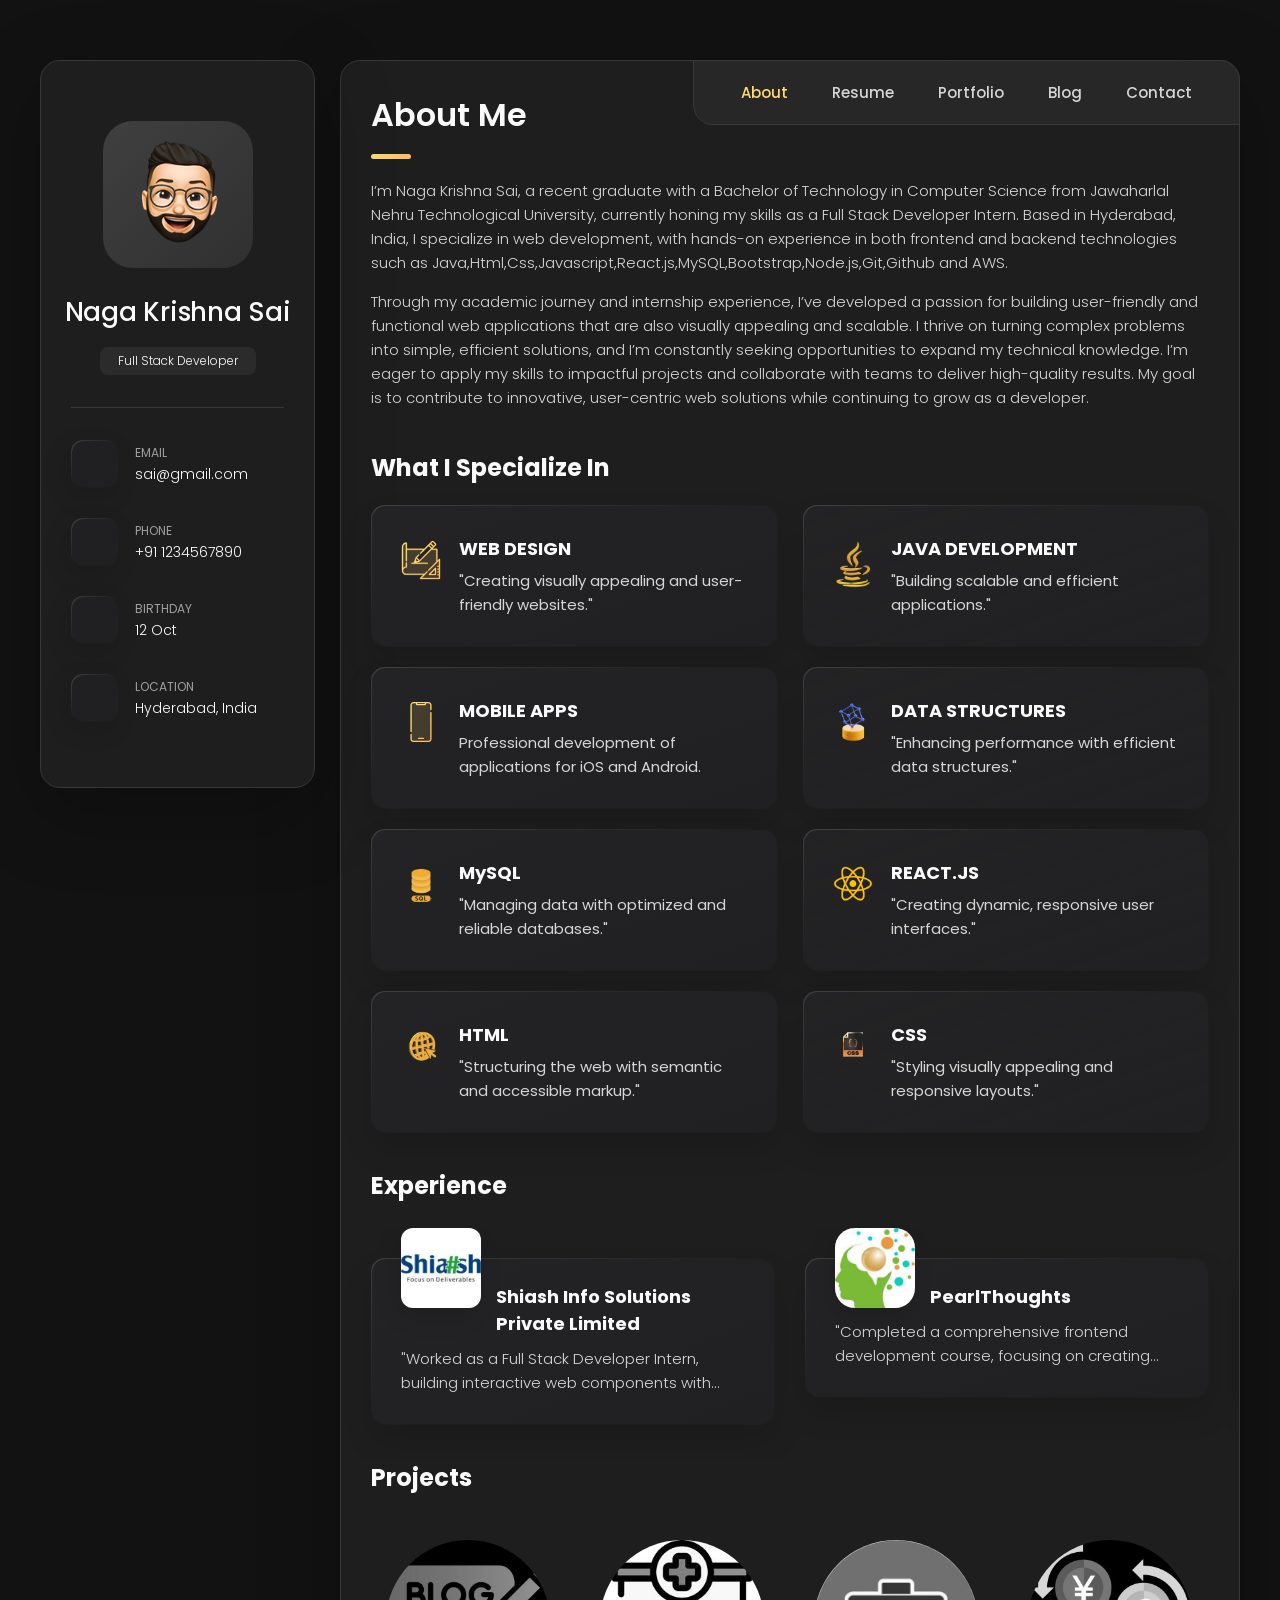
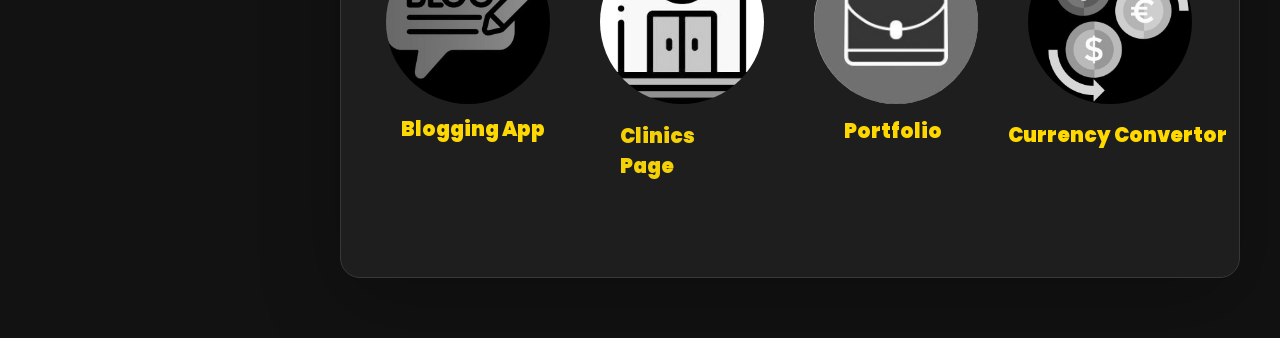
==== index.html @ 722c33ed "Initial commit of my portfolio" ====
<!DOCTYPE html>
<html lang="en">

<head>
  <meta charset="UTF-8">
  <meta http-equiv="X-UA-Compatible" content="IE=edge">
  <meta name="viewport" content="width=device-width, initial-scale=1.0">
  <title>vCard - Personal Portfolio</title>

  <!--
    - favicon
  -->
  <link rel="shortcut icon" href="images/logo.ico" type="image/x-icon">

  <!--
    - custom css link
  -->
  <link rel="stylesheet" href="style.css">

  <!--
    - google font link
  -->
  <link rel="preconnect" href="https://fonts.googleapis.com">
  <link rel="preconnect" href="https://fonts.gstatic.com" crossorigin>
  <link href="https://fonts.googleapis.com/css2?family=Poppins:wght@300;400;500;600&display=swap" rel="stylesheet">
</head>

<body>

  <!--
    - #MAIN
  -->

  <main>

    <!--
      - #SIDEBAR
    -->

    <aside class="sidebar" data-sidebar>

      <div class="sidebar-info">

        <figure class="avatar-box">
          <img src="images/my-avatar.png" alt="Om Kharche" width="80">
        </figure>

        <div class="info-content">
          <h1 class="name" title="Om Kharche">Naga Krishna Sai</h1>

          <p class="title">Full Stack Developer</p>
        </div>

        <button class="info_more-btn" data-sidebar-btn>
          <span>Show Contacts</span>

          <ion-icon name="chevron-down"></ion-icon>
        </button>

      </div>

      <div class="sidebar-info_more">

        <div class="separator"></div>

        <ul class="contacts-list">

          <li class="contact-item">

            <div class="icon-box">
              <ion-icon name="mail-outline"></ion-icon>
            </div>

            <div class="contact-info">
              <p class="contact-title">Email</p>

              <a href="mailto:sai@gmail.com" class="contact-link">sai@gmail.com</a>
            </div>

          </li>

          <li class="contact-item">

            <div class="icon-box">
              <ion-icon name="phone-portrait-outline"></ion-icon>
            </div>

            <div class="contact-info">
              <p class="contact-title">Phone</p>

              <a href="tel:+1234567890" class="contact-link">+91 1234567890</a>
            </div>

          </li>

          <li class="contact-item">

            <div class="icon-box">
              <ion-icon name="calendar-outline"></ion-icon>
            </div>

            <div class="contact-info">
              <p class="contact-title">Birthday</p>

              <time datetime="1982-06-23">12 Oct</time>
            </div>

          </li>

          <li class="contact-item">

            <div class="icon-box">
              <ion-icon name="location-outline"></ion-icon>
            </div>

            <div class="contact-info">
              <p class="contact-title">Location</p>

              <address>Hyderabad, India</address>
            </div>

          </li>

        </ul>

        <div class="separator"></div>

        <ul class="social-list">

          <li class="social-item">
            <a href="#" class="social-link">
              <ion-icon name="logo-facebook"></ion-icon>
            </a>
          </li>

          <li class="social-item">
            <a href="#" class="social-link">
              <ion-icon name="logo-twitter"></ion-icon>
            </a>
          </li>

          <li class="social-item">
            <a href="#" class="social-link">
              <ion-icon name="logo-instagram"></ion-icon>
            </a>
          </li>

        </ul>

      </div>

    </aside>





    <!--
      - #main-content
    -->

    <div class="main-content">

      <!--
        - #NAVBAR
      -->

      <nav class="navbar">

        <ul class="navbar-list">

          <li class="navbar-item">
            <button class="navbar-link  active" data-nav-link>About</button>
          </li>

          <li class="navbar-item">
            <button class="navbar-link" data-nav-link>Resume</button>
          </li>

          <li class="navbar-item">
            <button class="navbar-link" data-nav-link>Portfolio</button>
          </li>

          <li class="navbar-item">
            <button class="navbar-link" data-nav-link>Blog</button>
          </li>

          <li class="navbar-item">
            <button class="navbar-link" data-nav-link>Contact</button>
          </li>

        </ul>

      </nav>





      <!--
        - #ABOUT
      -->

      <article class="about  active" data-page="about">

        <header>
          <h2 class="h2 article-title">About me</h2>
        </header>

        <section class="about-text">
          <p>
            I’m Naga Krishna Sai, a recent graduate with a Bachelor of Technology in Computer Science from Jawaharlal Nehru Technological University, currently honing my skills as a Full Stack Developer Intern. Based in Hyderabad, India, I specialize in web development, with hands-on experience in both frontend and backend technologies such as Java,Html,Css,Javascript,React.js,MySQL,Bootstrap,Node.js,Git,Github and AWS.
          </p>

          <p>
            Through my academic journey and internship experience, I’ve developed a passion for building user-friendly and functional web applications that are also visually appealing and scalable. I thrive on turning complex problems into simple, efficient solutions, and I’m constantly seeking opportunities to expand my technical knowledge.

            I’m eager to apply my skills to impactful projects and collaborate with teams to deliver high-quality results. My goal is to contribute to innovative, user-centric web solutions while continuing to grow as a developer.
          </p>
        </section>


        <!--
          - service
        -->

        <section class="service">

          <h3 class="h3 service-title">What I Specialize In</h3>

          <ul class="service-list">

            <li class="service-item">

              <div class="service-icon-box">
                <img src="./images/icon-design.svg
                " alt="design icon" width="40">
              </div>

              <div class="service-content-box">
                <h4 class="h4 service-item-title">WEB DESIGN</h4>

                <p class="service-item-text">
                  "Creating visually appealing and user-friendly websites."
                </p>
              </div>

            </li>

            <li class="service-item">

              <div class="service-icon-box">
                <img src="./images/java1.png" alt="Web development icon" width="40">
              </div>

              <div class="service-content-box">
                <h4 class="h4 service-item-title">JAVA DEVELOPMENT</h4>

                <p class="service-item-text">
                  "Building scalable and efficient applications."
                </p>
              </div>

            </li>

            <li class="service-item">

              <div class="service-icon-box">
                <img src="./images/icon-app.svg" alt="mobile app icon" width="40">
              </div>

              <div class="service-content-box">
                <h4 class="h4 service-item-title">MOBILE APPS</h4>

                <p class="service-item-text">
                  Professional development of applications for iOS and Android.
                </p>
              </div>

            </li>

            <li class="service-item">

              <div class="service-icon-box">
                <img src="./images/datastructures.png" alt="camera icon" width="40">
              </div>

              <div class="service-content-box">
                <h4 class="h4 service-item-title">DATA STRUCTURES</h4>

                <p class="service-item-text">
                  "Enhancing performance with efficient data structures."
                </p>
              </div>

            </li>


            <li class="service-item">

              <div class="service-icon-box">
                <img src="./images/sql.png" alt="camera icon" width="40">
              </div>

              <div class="service-content-box">
                <h4 class="h4 service-item-title">MySQL</h4>

                <p class="service-item-text">
                  "Managing data with optimized and reliable databases."
                </p>
              </div>

            </li>


            <li class="service-item">

              <div class="service-icon-box">
                <img src="./images/reactjs.png" alt="camera icon" width="40">
              </div>

              <div class="service-content-box">
                <h4 class="h4 service-item-title">REACT.JS</h4>

                <p class="service-item-text">
                  "Creating dynamic, responsive user interfaces."
                </p>
              </div>

            </li>

            
            <li class="service-item">

              <div class="service-icon-box">
                <img src="./images/html.png" alt="camera icon" width="40">
              </div>

              <div class="service-content-box">
                <h4 class="h4 service-item-title">HTML</h4>

                <p class="service-item-text">
                  "Structuring the web with semantic and accessible markup."
                </p>
              </div>

            </li>


            
            <li class="service-item">

              <div class="service-icon-box">
                <img src="./images/css2.png" alt="camera icon" width="40">
              </div>

              <div class="service-content-box">
                <h4 class="h4 service-item-title">CSS</h4>

                <p class="service-item-text">
                  "Styling visually appealing and responsive layouts."
                </p>
              </div>

            </li>

          </ul>

        </section>


        <!--
          - testimonials
        -->

        <section class="testimonials\">

          <h3 class="h3 testimonials-title">Experience</h3>

          <ul class="testimonials-list has-scrollbar">

            <li class="testimonials-item">
              <div class="content-card" data-testimonials-item>

                <figure class="testimonials-avatar-box">
                  <img src="./images/shiash.jpg" alt="Daniel lewis" width="60" style="border-radius: 12px;" data-testimonials-avatar>
                </figure>

                <h4 class="h4 testimonials-item-title" data-testimonials-title>Shiash Info Solutions Private Limited</h4>

                <div class="testimonials-text" data-testimonials-text>
                  <p>
                    "Worked as a Full Stack Developer Intern, building interactive web components with React.js and optimizing responsive design for better device compatibility. Leveraged AWS to enhance backend scalability, improving performance and reducing costs. Collaborated with cross-functional teams to troubleshoot and optimize the application, significantly improving user engagement and reducing bugs."
                  </p>
                </div>

              </div>
            </li>

            <li class="testimonials-item">
              <div class="content-card" data-testimonials-item>

                <figure class="testimonials-avatar-box">
                  <img src="./images/pearlthoughts.jpg" alt="Jessica miller" width="60" style="border-radius: 20px;"data-testimonials-avatar>
                </figure>

                <h4 class="h4 testimonials-item-title" data-testimonials-title>PearlThoughts</h4>

                <div class="testimonials-text" data-testimonials-text>
                  <p>
                    "Completed a comprehensive frontend development course, focusing on creating interactive, responsive web applications. The skills gained led to securing a professional internship opportunity, where I applied my learning to real-world projects."
                  </p>
                </div>

              </div>
            </li>

            <li class="testimonials-item">
              <div class="content-card" data-testimonials-item>

                <figure class="testimonials-avatar-box">
                  <img src="./images/codegnan.jpg" alt="Emily evans" width="60" style="border-radius: 20px;" data-testimonials-avatar>
                </figure>

                <h4 class="h4 testimonials-item-title" data-testimonials-title>Codegnan It Solutions</h4>

                <div class="testimonials-text" data-testimonials-text>
                  <p>
                    Codegnan IT Solutions Pvt Ltd | Organized by Andhra Pradesh State Council of Higher Education
"Successfully completed a 240-hour long-term internship focused on Java Full Stack development. Gained hands-on experience in both frontend and backend technologies, enhancing my skills in web development and application design."
                  </p>
                </div>

              </div>
            </li>

            <li class="testimonials-item">
              <div class="content-card" data-testimonials-item>

                <figure class="testimonials-avatar-box">
                  <img src="./images/azure.jpg" alt="Henry william" width="60" style="border-radius: 20px;" data-testimonials-avatar>
                </figure>

                <h4 class="h4 testimonials-item-title" data-testimonials-title>Azure Skynet Solutions Pvt. Ltd</h4>

                <div class="testimonials-text" data-testimonials-text>
                  <p>
                    "Developed a currency converter tool in Java, processing over 10,000 transactions monthly with high accuracy. Contributed to a remote team, improving application features and reducing task completion time by 15%. Applied OOP principles to enhance code scalability, maintainability, and reusability, reducing system errors by 25%."
                  </p>
                </div>

              </div>
            </li>

          </ul>

        </section>


        <!--
          - testimonials modal
        -->

        <div class="modal-container" data-modal-container>

          <div class="overlay" data-overlay></div>

          <section class="testimonials-modal">

            <button class="modal-close-btn" data-modal-close-btn>
              <ion-icon name="close-outline"></ion-icon>
            </button>

            <div class="modal-img-wrapper">
              <figure class="modal-avatar-box">
                <img src="./images/avatar-1.png" alt="Daniel lewis" width="80" data-modal-img>
              </figure>

              <img src="./images/icon-quote.svg" alt="quote icon">
            </div>

            <div class="modal-content">

              <h4 class="h3 modal-title" data-modal-title>Daniel lewis</h4>

              <time datetime="2021-06-14">14 June, 2021</time>

              <div data-modal-text>
                <p>
                  Richard was hired to create a corporate identity. We were very pleased with the work done. She has a
                  lot of experience
                  and is very concerned about the needs of client. Lorem ipsum dolor sit amet, ullamcous cididt
                  consectetur adipiscing
                  elit, seds do et eiusmod tempor incididunt ut laborels dolore magnarels alia.
                </p>
              </div>

            </div>

          </section>

        </div>


        <!--
          - Projects
        -->

        <section class="clients">

          <h3 class="h3 clients-title">Projects</h3>

          <ul class="clients-list has-scrollbar">

            <li class="clients-item">
              <a href="#">
                <img src="./images/blogging.jpg" style="border-radius: 150px;" alt="client logo">
                <a href="#" style="color:rgb(254, 216, 2); font-size: 20px; font-weight: 900; margin: 10px 0px -3px 15px">Blogging App</a>
  
              </a>
            </li>

            <li class="clients-item">
              <a href="#">
                <img src="./images/clinics.jpg" style="border-radius: 150px;" alt="client logo">
                <a href="#" style="color:rgb(244, 208, 6); font-size: 20px; font-weight: 900; margin:17px 19px -4px 20px;">Clinics Page</a>
              </a>
            </li>

            <li class="clients-item">
              <a href="#">
                <img src="./images/portfolio.jpg" style="border-radius: 150px;" alt="client logo">
                <a href="" style="color:gold; font-size: 20px; font-weight: 900; margin: 12px 0px -9px 30px;">Portfolio</a>
              </a>
            </li>

            <li class="clients-item">
              <a href="#">
                <img src="./images/currency.jpg" style="border-radius: 150px;" alt="client logo">
                <a href="" style="color:rgb(255, 217, 0); font-size: 20px; font-weight:900; margin: 16px -51px 12px -20px;">Currency Convertor</a>
              </a>
            </li>

            <li class="clients-item">
              <a href="#">
                <img src="./images/weather.jpg" style="border-radius: 150px;" alt="client logo">
                <a href="" style="color:gold; font-size: 20px; font-weight:900;margin: 19px -52px 4px -1px;">Weather Application</a>
              </a>
            </li>


          </ul>

        </section>

      </article>





      <!--
        - #RESUME
      -->

      <article class="resume" data-page="resume">

        <header>
          <h2 class="h2 article-title">Resume</h2>
        </header>

        <section class="timeline">

          <div class="title-wrapper">
            <div class="icon-box">
              <ion-icon name="book-outline"></ion-icon>
            </div>

            <h3 class="h3">Education</h3>
          </div>

          <ol class="timeline-list">

            <li class="timeline-item">

              <h4 class="h4 timeline-item-title">University Of Engineering Pune </h4>

              <span>2021 — 2024</span>

              <p class="timeline-text">
                Nemo enims ipsam voluptatem, blanditiis praesentium voluptum delenit atque corrupti, quos dolores et
                quas molestias
                exceptur.
              </p>

            </li>

            <li class="timeline-item">

              <h4 class="h4 timeline-item-title">New york academy of Texas</h4>

              <span>2018 — 2024</span>

              <p class="timeline-text">
                Ratione voluptatem sequi nesciunt, facere quisquams facere menda ossimus, omnis voluptas assumenda est
                omnis..
              </p>

            </li>

            <li class="timeline-item">

              <h4 class="h4 timeline-item-title">High school of art and design</h4>

              <span>2017 — 2018</span>

              <p class="timeline-text">
                Duis aute irure dolor in reprehenderit in voluptate, quila voluptas mag odit aut fugit, sed consequuntur
                magni dolores
                eos.
              </p>

            </li>

          </ol>

        </section>

        <section class="timeline">

          <div class="title-wrapper">
            <div class="icon-box">
              <ion-icon name="book-outline"></ion-icon>
            </div>

            <h3 class="h3">Experience</h3>
          </div>

          <ol class="timeline-list">

            <li class="timeline-item">

              <h4 class="h4 timeline-item-title">Creative director</h4>

              <span>2015 — Present</span>

              <p class="timeline-text">
                Nemo enim ipsam voluptatem blanditiis praesentium voluptum delenit atque corrupti, quos dolores et qvuas
                molestias
                exceptur.
              </p>

            </li>

            <li class="timeline-item">

              <h4 class="h4 timeline-item-title">Art director</h4>

              <span>2013 — 2015</span>

              <p class="timeline-text">
                Nemo enims ipsam voluptatem, blanditiis praesentium voluptum delenit atque corrupti, quos dolores et
                quas molestias
                exceptur.
              </p>

            </li>

            <li class="timeline-item">

              <h4 class="h4 timeline-item-title">Web designer</h4>

              <span>2010 — 2013</span>

              <p class="timeline-text">
                Nemo enims ipsam voluptatem, blanditiis praesentium voluptum delenit atque corrupti, quos dolores et
                quas molestias
                exceptur.
              </p>

            </li>

          </ol>

        </section>

        <section class="skill">

          <h3 class="h3 skills-title">My skills</h3>

          <ul class="skills-list content-card">

            <li class="skills-item">

              <div class="title-wrapper">
                <h5 class="h5">Web design</h5>
                <data value="80">80%</data>
              </div>

              <div class="skill-progress-bg">
                <div class="skill-progress-fill" style="width: 80%;"></div>
              </div>

            </li>

            <li class="skills-item">

              <div class="title-wrapper">
                <h5 class="h5">Graphic design</h5>
                <data value="70">70%</data>
              </div>

              <div class="skill-progress-bg">
                <div class="skill-progress-fill" style="width: 70%;"></div>
              </div>

            </li>

            <li class="skills-item">

              <div class="title-wrapper">
                <h5 class="h5">Branding</h5>
                <data value="90">90%</data>
              </div>

              <div class="skill-progress-bg">
                <div class="skill-progress-fill" style="width: 90%;"></div>
              </div>

            </li>

            <li class="skills-item">

              <div class="title-wrapper">
                <h5 class="h5">WordPress</h5>
                <data value="50">50%</data>
              </div>

              <div class="skill-progress-bg">
                <div class="skill-progress-fill" style="width: 50%;"></div>
              </div>

            </li>

          </ul>

        </section>

      </article>





      <!--
        - #PORTFOLIO
      -->

      <article class="portfolio" data-page="portfolio">

        <header>
          <h2 class="h2 article-title">Portfolio</h2>
        </header>

        <section class="projects">

          <ul class="filter-list">

            <li class="filter-item">
              <button class="active" data-filter-btn>All</button>
            </li>

            <li class="filter-item">
              <button data-filter-btn>Web design</button>
            </li>

            <li class="filter-item">
              <button data-filter-btn>Applications</button>
            </li>

            <li class="filter-item">
              <button data-filter-btn>Web development</button>
            </li>

          </ul>

          <div class="filter-select-box">

            <button class="filter-select" data-select>

              <div class="select-value" data-selecct-value>Select category</div>

              <div class="select-icon">
                <ion-icon name="chevron-down"></ion-icon>
              </div>

            </button>

            <ul class="select-list">

              <li class="select-item">
                <button data-select-item>All</button>
              </li>

              <li class="select-item">
                <button data-select-item>Web design</button>
              </li>

              <li class="select-item">
                <button data-select-item>Applications</button>
              </li>

              <li class="select-item">
                <button data-select-item>Web development</button>
              </li>

            </ul>

          </div>

          <ul class="project-list">

            <li class="project-item  active" data-filter-item data-category="web development">
              <a href="#">

                <figure class="project-img">
                  <div class="project-item-icon-box">
                    <ion-icon name="eye-outline"></ion-icon>
                  </div>

                  <img src="./images/project-1.jpg" alt="finance" loading="lazy">
                </figure>

                <h3 class="project-title">Finance</h3>

                <p class="project-category">Web development</p>

              </a>
            </li>

            <li class="project-item  active" data-filter-item data-category="web development">
              <a href="#">

                <figure class="project-img">
                  <div class="project-item-icon-box">
                    <ion-icon name="eye-outline"></ion-icon>
                  </div>

                  <img src="./images/project-2.png" alt="orizon" loading="lazy">
                </figure>

                <h3 class="project-title">Orizon</h3>

                <p class="project-category">Web development</p>

              </a>
            </li>

            <li class="project-item  active" data-filter-item data-category="web design">
              <a href="#">

                <figure class="project-img">
                  <div class="project-item-icon-box">
                    <ion-icon name="eye-outline"></ion-icon>
                  </div>

                  <img src="./images/project-3.jpg" alt="fundo" loading="lazy">
                </figure>

                <h3 class="project-title">Fundo</h3>

                <p class="project-category">Web design</p>

              </a>
            </li>

            <li class="project-item  active" data-filter-item data-category="applications">
              <a href="#">

                <figure class="project-img">
                  <div class="project-item-icon-box">
                    <ion-icon name="eye-outline"></ion-icon>
                  </div>

                  <img src="./images/project-4.png" alt="brawlhalla" loading="lazy">
                </figure>

                <h3 class="project-title">Brawlhalla</h3>

                <p class="project-category">Applications</p>

              </a>
            </li>

            <li class="project-item  active" data-filter-item data-category="web design">
              <a href="#">

                <figure class="project-img">
                  <div class="project-item-icon-box">
                    <ion-icon name="eye-outline"></ion-icon>
                  </div>

                  <img src="./images/project-5.png" alt="dsm." loading="lazy">
                </figure>

                <h3 class="project-title">DSM.</h3>

                <p class="project-category">Web design</p>

              </a>
            </li>

            <li class="project-item  active" data-filter-item data-category="web design">
              <a href="#">

                <figure class="project-img">
                  <div class="project-item-icon-box">
                    <ion-icon name="eye-outline"></ion-icon>
                  </div>

                  <img src="./images/project-6.png" alt="metaspark" loading="lazy">
                </figure>

                <h3 class="project-title">MetaSpark</h3>

                <p class="project-category">Web design</p>

              </a>
            </li>

            <li class="project-item  active" data-filter-item data-category="web development">
              <a href="#">

                <figure class="project-img">
                  <div class="project-item-icon-box">
                    <ion-icon name="eye-outline"></ion-icon>
                  </div>

                  <img src="./images/project-7.png" alt="summary" loading="lazy">
                </figure>

                <h3 class="project-title">Summary</h3>

                <p class="project-category">Web development</p>

              </a>
            </li>

            <li class="project-item  active" data-filter-item data-category="applications">
              <a href="#">

                <figure class="project-img">
                  <div class="project-item-icon-box">
                    <ion-icon name="eye-outline"></ion-icon>
                  </div>

                  <img src="./images/project-8.jpg" alt="task manager" loading="lazy">
                </figure>

                <h3 class="project-title">Task Manager</h3>

                <p class="project-category">Applications</p>

              </a>
            </li>

            <li class="project-item  active" data-filter-item data-category="web development">
              <a href="#">

                <figure class="project-img">
                  <div class="project-item-icon-box">
                    <ion-icon name="eye-outline"></ion-icon>
                  </div>

                  <img src="./images/project-9.png" alt="arrival" loading="lazy">
                </figure>

                <h3 class="project-title">Arrival</h3>

                <p class="project-category">Web development</p>

              </a>
            </li>

          </ul>

        </section>

      </article>





      <!--
        - #BLOG
      -->

      <article class="blog" data-page="blog">

        <header>
          <h2 class="h2 article-title">Blog</h2>
        </header>

        <section class="blog-posts">

          <ul class="blog-posts-list">

            <li class="blog-post-item">
              <a href="#">

                <figure class="blog-banner-box">
                  <img src="./images/blog-1.jpg" alt="Design conferences in 2022" loading="lazy">
                </figure>

                <div class="blog-content">

                  <div class="blog-meta">
                    <p class="blog-category">Design</p>

                    <span class="dot"></span>

                    <time datetime="2022-02-23">Fab 23, 2022</time>
                  </div>

                  <h3 class="h3 blog-item-title">Design conferences in 2022</h3>

                  <p class="blog-text">
                    Veritatis et quasi architecto beatae vitae dicta sunt, explicabo.
                  </p>

                </div>

              </a>
            </li>

            <li class="blog-post-item">
              <a href="#">

                <figure class="blog-banner-box">
                  <img src="./images/blog-2.jpg" alt="Best fonts every designer" loading="lazy">
                </figure>

                <div class="blog-content">

                  <div class="blog-meta">
                    <p class="blog-category">Design</p>

                    <span class="dot"></span>

                    <time datetime="2022-02-23">Fab 23, 2022</time>
                  </div>

                  <h3 class="h3 blog-item-title">Best fonts every designer</h3>

                  <p class="blog-text">
                    Sed ut perspiciatis, nam libero tempore, cum soluta nobis est eligendi.
                  </p>

                </div>

              </a>
            </li>

            <li class="blog-post-item">
              <a href="#">

                <figure class="blog-banner-box">
                  <img src="./images/blog-3.jpg" alt="Design digest #80" loading="lazy">
                </figure>

                <div class="blog-content">

                  <div class="blog-meta">
                    <p class="blog-category">Design</p>

                    <span class="dot"></span>

                    <time datetime="2022-02-23">Fab 23, 2022</time>
                  </div>

                  <h3 class="h3 blog-item-title">Design digest #80</h3>

                  <p class="blog-text">
                    Excepteur sint occaecat cupidatat no proident, quis nostrum exercitationem ullam corporis suscipit.
                  </p>

                </div>

              </a>
            </li>

            <li class="blog-post-item">
              <a href="#">

                <figure class="blog-banner-box">
                  <img src="./images/blog-4.jpg" alt="UI interactions of the week" loading="lazy">
                </figure>

                <div class="blog-content">

                  <div class="blog-meta">
                    <p class="blog-category">Design</p>

                    <span class="dot"></span>

                    <time datetime="2022-02-23">Fab 23, 2022</time>
                  </div>

                  <h3 class="h3 blog-item-title">UI interactions of the week</h3>

                  <p class="blog-text">
                    Enim ad minim veniam, consectetur adipiscing elit, quis nostrud exercitation ullamco laboris nisi.
                  </p>

                </div>

              </a>
            </li>

            <li class="blog-post-item">
              <a href="#">

                <figure class="blog-banner-box">
                  <img src="./images/blog-5.jpg" alt="The forgotten art of spacing" loading="lazy">
                </figure>

                <div class="blog-content">

                  <div class="blog-meta">
                    <p class="blog-category">Design</p>

                    <span class="dot"></span>

                    <time datetime="2022-02-23">Fab 23, 2022</time>
                  </div>

                  <h3 class="h3 blog-item-title">The forgotten art of spacing</h3>

                  <p class="blog-text">
                    Maxime placeat, sed do eiusmod tempor incididunt ut labore et dolore magna aliqua.
                  </p>

                </div>

              </a>
            </li>

            <li class="blog-post-item">
              <a href="#">

                <figure class="blog-banner-box">
                  <img src="./images/blog-6.jpg" alt="Design digest #79" loading="lazy">
                </figure>

                <div class="blog-content">

                  <div class="blog-meta">
                    <p class="blog-category">Design</p>

                    <span class="dot"></span>

                    <time datetime="2022-02-23">Fab 23, 2022</time>
                  </div>

                  <h3 class="h3 blog-item-title">Design digest #79</h3>

                  <p class="blog-text">
                    Optio cumque nihil impedit uo minus quod maxime placeat, velit esse cillum.
                  </p>

                </div>

              </a>
            </li>

          </ul>

        </section>

      </article>





      <!--
        - #CONTACT
      -->

      <article class="contact" data-page="contact">

        <header>
          <h2 class="h2 article-title">Contact</h2>
        </header>

        <section class="mapbox" data-mapbox>
          <figure>
            <iframe
              src="https://www.google.com/maps/embed?pb=!1m18!1m12!1m3!1d199666.5651251294!2d-121.58334177520186!3d38.56165006739519!2m3!1f0!2f0!3f0!3m2!1i1024!2i768!4f13.1!3m3!1m2!1s0x809ac672b28397f9%3A0x921f6aaa74197fdb!2sSacramento%2C%20CA%2C%20USA!5e0!3m2!1sen!2sbd!4v1647608789441!5m2!1sen!2sbd"
              width="400" height="300" loading="lazy"></iframe>
          </figure>
        </section>

        <section class="contact-form">

          <h3 class="h3 form-title">Contact Form</h3>

          <form action="#" class="form" data-form>

            <div class="input-wrapper">
              <input type="text" name="fullname" class="form-input" placeholder="Full name" required data-form-input>

              <input type="email" name="email" class="form-input" placeholder="Email address" required data-form-input>
            </div>

            <textarea name="message" class="form-input" placeholder="Your Message" required data-form-input></textarea>

            <button class="form-btn" type="submit" disabled data-form-btn>
              <ion-icon name="paper-plane"></ion-icon>
              <span>Send Message</span>
            </button>

          </form>

        </section>

      </article>

    </div>

  </main>






  <!--
    - custom js link
  -->
  <script src="./assets/js/script.js"></script>

  <!--
    - ionicon link
  -->
  <script type="module" src="https://unpkg.com/ionicons@5.5.2/dist/ionicons/ionicons.esm.js"></script>
  <script nomodule src="https://unpkg.com/ionicons@5.5.2/dist/ionicons/ionicons.js"></script>

</body>

</html>
---- style.css ----
/*-----------------------------------*\
  #style.css
\*-----------------------------------*/


/**
 * copyright 2022 @codewithsadee
 */





/*-----------------------------------*\
  #CUSTOM PROPERTY
\*-----------------------------------*/

:root {

  /**
   * colors
   */

  /* gradient */

  --bg-gradient-onyx: linear-gradient(
    to bottom right, 
    hsl(240, 1%, 25%) 3%, 
    hsl(0, 0%, 19%) 97%
  );
  --bg-gradient-jet: linear-gradient(
    to bottom right, 
    hsla(240, 1%, 18%, 0.251) 0%, 
    hsla(240, 2%, 11%, 0) 100%
  ), hsl(240, 2%, 13%);
  --bg-gradient-yellow-1: linear-gradient(
    to bottom right, 
    hsl(45, 100%, 71%) 0%, 
    hsla(36, 100%, 69%, 0) 50%
  );
  --bg-gradient-yellow-2: linear-gradient(
    135deg, 
    hsla(45, 100%, 71%, 0.251) 0%, 
    hsla(35, 100%, 68%, 0) 59.86%
  ), hsl(240, 2%, 13%);
  --border-gradient-onyx: linear-gradient(
    to bottom right, 
    hsl(0, 0%, 25%) 0%, 
    hsla(0, 0%, 25%, 0) 50%
  );
  --text-gradient-yellow: linear-gradient(
    to right, 
    hsl(45, 100%, 72%), 
    hsl(35, 100%, 68%)
  );

  /* solid */

  --jet: hsl(0, 0%, 22%);
  --onyx: hsl(240, 1%, 17%);
  --eerie-black-1: hsl(240, 2%, 13%);
  --eerie-black-2: hsl(240, 2%, 12%);
  --smoky-black: hsl(0, 0%, 7%);
  --white-1: hsl(0, 0%, 100%);
  --white-2: hsl(0, 0%, 98%);
  --orange-yellow-crayola: hsl(45, 100%, 72%);
  --vegas-gold: hsl(45, 54%, 58%);
  --light-gray: hsl(0, 0%, 84%);
  --light-gray-70: hsla(0, 0%, 84%, 0.7);
  --bittersweet-shimmer: hsl(0, 43%, 51%);

  /**
   * typography
   */

  /* font-family */
  --ff-poppins: 'Poppins', sans-serif;

  /* font-size */
  --fs-1: 24px;
  --fs-2: 18px;
  --fs-3: 17px;
  --fs-4: 16px;
  --fs-5: 15px;
  --fs-6: 14px;
  --fs-7: 13px;
  --fs-8: 11px;

  /* font-weight */
  --fw-300: 300;
  --fw-400: 400;
  --fw-500: 500;
  --fw-600: 600;

  /**
   * shadow
   */
  
  --shadow-1: -4px 8px 24px hsla(0, 0%, 0%, 0.25);
  --shadow-2: 0 16px 30px hsla(0, 0%, 0%, 0.25);
  --shadow-3: 0 16px 40px hsla(0, 0%, 0%, 0.25);
  --shadow-4: 0 25px 50px hsla(0, 0%, 0%, 0.15);
  --shadow-5: 0 24px 80px hsla(0, 0%, 0%, 0.25);

  /**
   * transition
   */

  --transition-1: 0.25s ease;
  --transition-2: 0.5s ease-in-out;

}





/*-----------------------------------*\
  #RESET
\*-----------------------------------*/

*, *::before, *::after {
  margin: 0;
  padding: 0;
  box-sizing: border-box;
}

a { text-decoration: none; }

li { list-style: none; }

img, ion-icon, a, button, time, span { display: block; }

button {
  font: inherit;
  background: none;
  border: none;
  text-align: left;
  cursor: pointer;
}

input, textarea {
  display: block;
  width: 100%;
  background: none;
  font: inherit;
}

::selection {
  background: var(--orange-yellow-crayola);
  color: var(--smoky-black);
}

:focus { outline-color: var(--orange-yellow-crayola); }

html { font-family: var(--ff-poppins); }

body { background: var(--smoky-black); }





/*-----------------------------------*\
  #REUSED STYLE
\*-----------------------------------*/

.sidebar,
article {
  background: var(--eerie-black-2);
  border: 1px solid var(--jet);
  border-radius: 20px;
  padding: 15px;
  box-shadow: var(--shadow-1);
  z-index: 1;
}

.separator {
  width: 100%;
  height: 1px;
  background: var(--jet);
  margin: 16px 0;
}

.icon-box {
  position: relative;
  background: var(--border-gradient-onyx);
  width: 30px;
  height: 30px;
  border-radius: 8px;
  display: flex;
  justify-content: center;
  align-items: center;
  font-size: 16px;
  color: var(--orange-yellow-crayola);
  box-shadow: var(--shadow-1);
  z-index: 1;
}

.icon-box::before {
  content: "";
  position: absolute;
  inset: 1px;
  background: var(--eerie-black-1);
  border-radius: inherit;
  z-index: -1;
}

.icon-box ion-icon { --ionicon-stroke-width: 35px; }

article { display: none; }

article.active {
  display: block;
  animation: fade 0.5s ease backwards;
}

@keyframes fade {
  0% { opacity: 0; }
  100% { opacity: 1; }
}

.h2,
.h3,
.h4,
.h5 {
  color: var(--white-2);
  text-transform: capitalize;
}

.h2 { font-size: var(--fs-1); }

.h3 { font-size: var(--fs-2); }

.h4 { font-size: var(--fs-4); }

.h5 {
  font-size: var(--fs-7);
  font-weight: var(--fw-500);
}

.article-title {
  position: relative;
  padding-bottom: 7px;
}

.article-title::after {
  content: "";
  position: absolute;
  bottom: 0;
  left: 0;
  width: 30px;
  height: 3px;
  background: var(--text-gradient-yellow);
  border-radius: 3px;
}

.has-scrollbar::-webkit-scrollbar {
  width: 5px; /* for vertical scrollbar */
  height: 5px; /* for horizontal scrollbar */
}

.has-scrollbar::-webkit-scrollbar-track {
  background: var(--onyx);
  border-radius: 5px;
}

.has-scrollbar::-webkit-scrollbar-thumb {
  background: var(--orange-yellow-crayola);
  border-radius: 5px;
}

.has-scrollbar::-webkit-scrollbar-button { width: 20px; }

.content-card {
  position: relative;
  background: var(--border-gradient-onyx);
  padding: 15px;
  padding-top: 45px;
  border-radius: 14px;
  box-shadow: var(--shadow-2);
  cursor: pointer;
  z-index: 1;
}

.content-card::before {
  content: "";
  position: absolute;
  inset: 1px;
  background: var(--bg-gradient-jet);
  border-radius: inherit;
  z-index: -1;
}





/*-----------------------------------*\
  #MAIN
\*-----------------------------------*/

main {
  margin: 15px 12px;
  margin-bottom: 75px;
  min-width: 259px;
}





/*-----------------------------------*\
  #SIDEBAR
\*-----------------------------------*/

.sidebar {
  margin-bottom: 15px;
  max-height: 112px;
  overflow: hidden;
  transition: var(--transition-2);
}

.sidebar.active { max-height: 405px; }

.sidebar-info {
  position: relative;
  display: flex;
  justify-content: flex-start;
  align-items: center;
  gap: 15px;
}

.avatar-box {
  background: var(--bg-gradient-onyx);
  border-radius: 20px;
}

.info-content .name {
  color: var(--white-2);
  font-size: var(--fs-3);
  font-weight: var(--fw-500);
  letter-spacing: -0.25px;
  margin-bottom: 10px;
}

.info-content .title {
  color: var(--white-1);
  background: var(--onyx);
  font-size: var(--fs-8);
  font-weight: var(--fw-300);
  width: max-content;
  padding: 3px 12px;
  border-radius: 8px;
}

.info_more-btn {
  position: absolute;
  top: -15px;
  right: -15px;
  border-radius: 0 15px;
  font-size: 13px;
  color: var(--orange-yellow-crayola);
  background: var(--border-gradient-onyx);
  padding: 10px;
  box-shadow: var(--shadow-2);
  transition: var(--transition-1);
  z-index: 1;
}

.info_more-btn::before {
  content: "";
  position: absolute;
  inset: 1px;
  border-radius: inherit;
  background: var(--bg-gradient-jet);
  transition: var(--transition-1);
  z-index: -1;
}

.info_more-btn:hover,
.info_more-btn:focus { background: var(--bg-gradient-yellow-1); }

.info_more-btn:hover::before,
.info_more-btn:focus::before { background: var(--bg-gradient-yellow-2); }

.info_more-btn span { display: none; }

.sidebar-info_more {
  opacity: 0;
  visibility: hidden;
  transition: var(--transition-2);
}

.sidebar.active .sidebar-info_more {
  opacity: 1;
  visibility: visible;
}

.contacts-list {
  display: grid;
  grid-template-columns: 1fr;
  gap: 16px;
}

.contact-item {
  min-width: 100%;
  display: flex;
  align-items: center;
  gap: 16px;
}

.contact-info {
  max-width: calc(100% - 46px);
  width: calc(100% - 46px);
}

.contact-title {
  color: var(--light-gray-70);
  font-size: var(--fs-8);
  text-transform: uppercase;
  margin-bottom: 2px;
}

.contact-info :is(.contact-link, time, address) {
  color: var(--white-2);
  font-size: var(--fs-7);
}

.contact-info address { font-style: normal; }

.social-list {
  display: flex;
  justify-content: flex-start;
  align-items: center;
  gap: 15px;
  padding-bottom: 4px;
  padding-left: 7px;
}

.social-item .social-link {
  color: var(--light-gray-70);
  font-size: 18px;
}


.social-item .social-link:hover { color: var(--light-gray); }





/*-----------------------------------*\
  #NAVBAR
\*-----------------------------------*/

.navbar {
  position: fixed;
  bottom: 0;
  left: 0;
  width: 100%;
  background: hsla(240, 1%, 17%, 0.75);
  backdrop-filter: blur(10px);
  border: 1px solid var(--jet);
  border-radius: 12px 12px 0 0;
  box-shadow: var(--shadow-2);
  z-index: 5;
}

.navbar-list {
  display: flex;
  flex-wrap: wrap;
  justify-content: center;
  align-items: center;
  padding: 0 10px;
}

.navbar-link {
  color: var(--light-gray);
  font-size: var(--fs-8);
  padding: 20px 7px;
  transition: color var(--transition-1);
}

.navbar-link:hover,
.navbar-link:focus { color: var(--light-gray-70); }

.navbar-link.active { color: var(--orange-yellow-crayola); }





/*-----------------------------------*\
  #ABOUT
\*-----------------------------------*/

.about .article-title { margin-bottom: 15px; }

.about-text {
  color: var(--light-gray);
  font-size: var(--fs-6);
  font-weight: var(--fw-300);
  line-height: 1.6;
}

.about-text p { margin-bottom: 15px; }



/**
 * #service 
 */

.service { margin-bottom: 35px; }

.service-title { margin-bottom: 20px; }

.service-list {
  display: grid;
  grid-template-columns: 1fr;
  gap: 20px;
}

.service-item {
  position: relative;
  background: var(--border-gradient-onyx);
  padding: 20px;
  border-radius: 14px;
  box-shadow: var(--shadow-2);
  z-index: 1;
}

.service-item::before {
  content: "";
  position: absolute;
  inset: 1px;
  background: var(--bg-gradient-jet);
  border-radius: inherit;
  z-index: -1;
}

.service-icon-box { margin-bottom: 10px; }

.service-icon-box img { margin: auto; }

.service-content-box { text-align: center; }

.service-item-title { margin-bottom: 7px; }

.service-item-text {
  color: var(--light-gray);
  font-size: var(--fs-6);
  font-weight: var(--fw-3);
  line-height: 1.6;
}


/**
 * #testimonials 
 */

.testimonials { margin-bottom: 30px; }

.testimonials-title { margin-bottom: 20px; }

.testimonials-list {
  display: flex;
  justify-content: flex-start;
  align-items: flex-start;
  gap: 15px;
  margin: 0 -15px;
  padding: 25px 15px;
  padding-bottom: 35px;
  overflow-x: auto;
  scroll-behavior: smooth;
  overscroll-behavior-inline: contain;
  scroll-snap-type: inline mandatory;
}

.testimonials-item {
  min-width: 100%;
  scroll-snap-align: center;
}

.testimonials-avatar-box {
  position: absolute;
  top: 0;
  left: 0;
  transform: translate(15px, -25px);
  background: var(--bg-gradient-onyx);
  border-radius: 14px;
  box-shadow: var(--shadow-1);
}

.testimonials-item-title { margin-bottom: 7px; }

.testimonials-text {
  color: var(--light-gray);
  font-size: var(--fs-6);
  font-weight: var(--fw-300);
  line-height: 1.6;
  display: -webkit-box;
  line-clamp: 4;
  -webkit-line-clamp: 4;
  -webkit-box-orient: vertical;
  overflow: hidden;
}


/**
 * #testimonials-modal
 */

.modal-container {
  position: fixed;
  top: 0;
  left: 0;
  width: 100%;
  height: 100%;
  display: flex;
  justify-content: center;
  align-items: center;
  overflow-y: auto;
  overscroll-behavior: contain;
  z-index: 20;
  pointer-events: none;
  visibility: hidden;
}

.modal-container::-webkit-scrollbar { display: none; }

.modal-container.active {
  pointer-events: all;
  visibility: visible;
}

.overlay {
  position: fixed;
  top: 0;
  left: 0;
  width: 100%;
  height: 100vh;
  background: hsl(0, 0%, 5%);
  opacity: 0;
  visibility: hidden;
  pointer-events: none;
  z-index: 1;
  transition: var(--transition-1);
}

.overlay.active {
  opacity: 0.8;
  visibility: visible;
  pointer-events: all;
}

.testimonials-modal {
  background: var(--eerie-black-2);
  position: relative;
  padding: 15px;
  margin: 15px 12px;
  border: 1px solid var(--jet);
  border-radius: 14px;
  box-shadow: var(--shadow-5);
  transform: scale(1.2);
  opacity: 0;
  transition: var(--transition-1);
  z-index: 2;
}

.modal-container.active .testimonials-modal {
  transform: scale(1);
  opacity: 1;
}

.modal-close-btn {
  position: absolute;
  top: 15px;
  right: 15px;
  background: var(--onyx);
  border-radius: 8px;
  width: 32px;
  height: 32px;
  display: flex;
  justify-content: center;
  align-items: center;
  color: var(--white-2);
  font-size: 18px;
  opacity: 0.7;
}

.modal-close-btn:hover,
.modal-close-btn:focus { opacity: 1; }

.modal-close-btn ion-icon { --ionicon-stroke-width: 50px; }

.modal-avatar-box {
  background: var(--bg-gradient-onyx);
  width: max-content;
  border-radius: 14px;
  margin-bottom: 15px;
  box-shadow: var(--shadow-2);
}

.modal-img-wrapper > img { display: none; }

.modal-title { margin-bottom: 4px; }

.modal-content time {
  font-size: var(--fs-6);
  color: var(--light-gray-70);
  font-weight: var(--fw-300);
  margin-bottom: 10px;
}

.modal-content p {
  color: var(--light-gray);
  font-size: var(--fs-6);
  font-weight: var(--fw-300);
  line-height: 1.6;
}


/**
 * #clients 
 */

.clients { margin-bottom: 15px; }

.clients-list {
  display: flex;
  justify-content: flex-start;
  align-items: flex-start;
  gap: 15px;
  margin: 0 -15px;
  padding: 25px;
  padding-bottom: 25px;
  overflow-x: auto;
  scroll-behavior: smooth;
  overscroll-behavior-inline: contain;
  scroll-snap-type: inline mandatory;
  scroll-padding-inline: 25px;
}

.clients-item {
  min-width: 50%;
  scroll-snap-align: start;
}

.clients-item img {
  width: 100%;
  filter: grayscale(1);
  transition: var(--transition-1);
}

.clients-item img:hover { filter: grayscale(0); }





/*-----------------------------------*\
  #RESUME
\*-----------------------------------*/

.article-title { margin-bottom: 30px; }


/**
 * education and experience 
 */

.timeline { margin-bottom: 30px; }

.timeline .title-wrapper {
  display: flex;
  align-items: center;
  gap: 15px;
  margin-bottom: 25px;
}

.timeline-list {
  font-size: var(--fs-6);
  margin-left: 45px;
}

.timeline-item { position: relative; }

.timeline-item:not(:last-child) { margin-bottom: 20px; }

.timeline-item-title {
  font-size: var(--fs-6);
  line-height: 1.3;
  margin-bottom: 7px;
}

.timeline-list span {
  color: var(--vegas-gold);
  font-weight: var(--fw-400);
  line-height: 1.6;
}

.timeline-item:not(:last-child)::before {
  content: "";
  position: absolute;
  top: -25px;
  left: -30px;
  width: 1px;
  height: calc(100% + 50px);
  background: var(--jet);
}

.timeline-item::after {
  content: "";
  position: absolute;
  top: 5px;
  left: -33px;
  height: 6px;
  width: 6px;
  background: var(--text-gradient-yellow);
  border-radius: 50%;
  box-shadow: 0 0 0 4px var(--jet);
}

.timeline-text {
  color: var(--light-gray);
  font-weight: var(--fw-300);
  line-height: 1.6;
}


/**
 * skills 
 */

.skills-title { margin-bottom: 20px; }

.skills-list { padding: 20px; }


.skills-item:not(:last-child) { margin-bottom: 15px; }

.skill .title-wrapper {
  display: flex;
  align-items: center;
  gap: 5px;
  margin-bottom: 8px;
}

.skill .title-wrapper data {
  color: var(--light-gray);
  font-size: var(--fs-7);
  font-weight: var(--fw-300);
}

.skill-progress-bg {
  background: var(--jet);
  width: 100%;
  height: 8px;
  border-radius: 10px;
}

.skill-progress-fill {
  background: var(--text-gradient-yellow);
  height: 100%;
  border-radius: inherit;
}





/*-----------------------------------*\
  #PORTFOLIO
\*-----------------------------------*/

.filter-list { display: none; }

.filter-select-box {
  position: relative;
  margin-bottom: 25px;
}

.filter-select {
  background: var(--eerie-black-2);
  color: var(--light-gray);
  display: flex;
  justify-content: space-between;
  align-items: center;
  width: 100%;
  padding: 12px 16px;
  border: 1px solid var(--jet);
  border-radius: 14px;
  font-size: var(--fs-6);
  font-weight: var(--fw-300);
}

.filter-select.active .select-icon { transform: rotate(0.5turn); }

.select-list {
  background: var(--eerie-black-2);
  position: absolute;
  top: calc(100% + 6px);
  width: 100%;
  padding: 6px;
  border: 1px solid var(--jet);
  border-radius: 14px;
  z-index: 2;
  opacity: 0;
  visibility: hidden;
  pointer-events: none;
  transition: 0.15s ease-in-out;
}

.filter-select.active + .select-list {
  opacity: 1;
  visibility: visible;
  pointer-events: all;
}

.select-item button {
  background: var(--eerie-black-2);
  color: var(--light-gray);
  font-size: var(--fs-6);
  font-weight: var(--fw-300);
  text-transform: capitalize;
  width: 100%;
  padding: 8px 10px;
  border-radius: 8px;
}

.select-item button:hover { --eerie-black-2: hsl(240, 2%, 20%); }

.project-list {
  display: grid;
  grid-template-columns: 1fr;
  gap: 30px;
  margin-bottom: 10px;
}

.project-item { display: none; }

.project-item.active {
  display: block;
  animation: scaleUp 0.25s ease forwards;
}

@keyframes scaleUp {
  0% { transform: scale(0.5); }
  100% { transform: scale(1); }
}

.project-item > a { width: 100%; }

.project-img {
  position: relative;
  width: 100%;
  height: 200px;
  border-radius: 16px;
  overflow: hidden;
  margin-bottom: 15px;
}

.project-img::before {
  content: "";
  position: absolute;
  top: 0;
  left: 0;
  width: 100%;
  height: 100%;
  background: transparent;
  z-index: 1;
  transition: var(--transition-1);
}

.project-item > a:hover .project-img::before { background: hsla(0, 0%, 0%, 0.5); }

.project-item-icon-box {
  --scale: 0.8;

  background: var(--jet);
  color: var(--orange-yellow-crayola);
  position: absolute;
  top: 50%;
  left: 50%;
  transform: translate(-50%, -50%) scale(var(--scale));
  font-size: 20px;
  padding: 18px;
  border-radius: 12px;
  opacity: 0;
  z-index: 1;
  transition: var(--transition-1);
}

.project-item > a:hover .project-item-icon-box {
  --scale: 1;
  opacity: 1;
}

.project-item-icon-box ion-icon { --ionicon-stroke-width: 50px; }

.project-img img {
  width: 100%;
  height: 100%;
  object-fit: cover;
  transition: var(--transition-1);
}

.project-item > a:hover img { transform: scale(1.1); }

.project-title,
.project-category { margin-left: 10px; }

.project-title {
  color: var(--white-2);
  font-size: var(--fs-5);
  font-weight: var(--fw-400);
  text-transform: capitalize;
  line-height: 1.3;
}

.project-category {
  color: var(--light-gray-70);
  font-size: var(--fs-6);
  font-weight: var(--fw-300);
}





/*-----------------------------------*\
  #BLOG
\*-----------------------------------*/

.blog-posts { margin-bottom: 10px; }

.blog-posts-list {
  display: grid;
  grid-template-columns: 1fr;
  gap: 20px;
}

.blog-post-item > a {
  position: relative;
  background: var(--border-gradient-onyx);
  height: 100%;
  box-shadow: var(--shadow-4);
  border-radius: 16px;
  z-index: 1;
}

.blog-post-item > a::before {
  content: "";
  position: absolute;
  inset: 1px;
  border-radius: inherit;
  background: var(--eerie-black-1);
  z-index: -1;
}

.blog-banner-box {
  width: 100%;
  height: 200px;
  border-radius: 12px;
  overflow: hidden;
}

.blog-banner-box img {
  width: 100%;
  height: 100%;
  object-fit: cover;
  transition: var(--transition-1);
}

.blog-post-item > a:hover .blog-banner-box img { transform: scale(1.1); }

.blog-content { padding: 15px; }

.blog-meta {
  display: flex;
  justify-content: flex-start;
  align-items: center;
  gap: 7px;
  margin-bottom: 10px;
}

.blog-meta :is(.blog-category, time) {
  color: var(--light-gray-70);
  font-size: var(--fs-6);
  font-weight: var(--fw-300);
}

.blog-meta .dot {
  background: var(--light-gray-70);
  width: 4px;
  height: 4px;
  border-radius: 4px;
}

.blog-item-title {
  margin-bottom: 10px;
  line-height: 1.3;
  transition: var(--transition-1);
}

.blog-post-item > a:hover .blog-item-title { color: var(--orange-yellow-crayola); }

.blog-text {
  color: var(--light-gray);
  font-size: var(--fs-6);
  font-weight: var(--fw-300);
  line-height: 1.6;
}





/*-----------------------------------*\
  #CONTACT
\*-----------------------------------*/

.mapbox {
  position: relative;
  height: 250px;
  width: 100%;
  border-radius: 16px;
  margin-bottom: 30px;
  border: 1px solid var(--jet);
  overflow: hidden;
}

.mapbox figure { height: 100%; }

.mapbox iframe {
  width: 100%;
  height: 100%;
  border: none;
  filter: grayscale(1) invert(1);
}

.contact-form { margin-bottom: 10px; }

.form-title { margin-bottom: 20px; }

.input-wrapper {
  display: grid;
  grid-template-columns: 1fr;
  gap: 25px;
  margin-bottom: 25px;
}

.form-input {
  color: var(--white-2);
  font-size: var(--fs-6);
  font-weight: var(--fw-400);
  padding: 13px 20px;
  border: 1px solid var(--jet);
  border-radius: 14px;
  outline: none;
}

.form-input::placeholder { font-weight: var(--fw-500); }

.form-input:focus { border-color: var(--orange-yellow-crayola); }

textarea.form-input {
  min-height: 100px;
  height: 120px;
  max-height: 200px;
  resize: vertical;
  margin-bottom: 25px;
}

textarea.form-input::-webkit-resizer { display: none; }

.form-input:focus:invalid { border-color: var(--bittersweet-shimmer); }

.form-btn {
  position: relative;
  width: 100%;
  background: var(--border-gradient-onyx);
  color: var(--orange-yellow-crayola);
  display: flex;
  justify-content: center;
  align-items: center;
  gap: 10px;
  padding: 13px 20px;
  border-radius: 14px;
  font-size: var(--fs-6);
  text-transform: capitalize;
  box-shadow: var(--shadow-3);
  z-index: 1;
  transition: var(--transition-1);
}

.form-btn::before {
  content: "";
  position: absolute;
  inset: 1px;
  background: var(--bg-gradient-jet);
  border-radius: inherit;
  z-index: -1;
  transition: var(--transition-1);
}

.form-btn ion-icon { font-size: 16px; }

.form-btn:hover { background: var(--bg-gradient-yellow-1); }

.form-btn:hover::before { background: var(--bg-gradient-yellow-2); }

.form-btn:disabled {
  opacity: 0.7;
  cursor: not-allowed;
}

.form-btn:disabled:hover { background: var(--border-gradient-onyx); }

.form-btn:disabled:hover::before { background: var(--bg-gradient-jet); }





/*-----------------------------------*\
  #RESPONSIVE
\*-----------------------------------*/

/**
 * responsive larger than 450px screen
 */

@media (min-width: 450px) {

  /**
   * client
   */

  .clients-item { min-width: calc(33.33% - 10px); }



  /**
   * #PORTFOLIO, BLOG 
   */

  .project-img,
  .blog-banner-box { height: auto; }

}





/**
 * responsive larger than 580px screen
 */

@media (min-width: 580px) {

  /**
   * CUSTOM PROPERTY
   */

  :root {

    /**
     * typography
     */

    --fs-1: 32px;
    --fs-2: 24px;
    --fs-3: 26px;
    --fs-4: 18px;
    --fs-6: 15px;
    --fs-7: 15px;
    --fs-8: 12px;

  }



  /**
   * #REUSED STYLE
   */

  .sidebar, article {
    width: 520px;
    margin-inline: auto;
    padding: 30px;
  }

  .article-title {
    font-weight: var(--fw-600);
    padding-bottom: 15px;
  }

  .article-title::after {
    width: 40px;
    height: 5px;
  }

  .icon-box {
    width: 48px;
    height: 48px;
    border-radius: 12px;
    font-size: 18px;
  }



  /**
   * #MAIN
   */

  main {
    margin-top: 60px;
    margin-bottom: 100px;
  }



  /**
   * #SIDEBAR
   */

  .sidebar {
    max-height: 180px;
    margin-bottom: 30px;
  }

  .sidebar.active { max-height: 584px; }

  .sidebar-info { gap: 25px; }

  .avatar-box { border-radius: 30px; }

  .avatar-box img { width: 120px; }

  .info-content .name { margin-bottom: 15px; }

  .info-content .title { padding: 5px 18px; }

  .info_more-btn {
    top: -30px;
    right: -30px;
    padding: 10px 15px;
  }

  .info_more-btn span {
    display: block;
    font-size: var(--fs-8);
  }

  .info_more-btn ion-icon { display: none; }

  .separator { margin: 32px 0; }

  .contacts-list { gap: 20px; }

  .contact-info {
    max-width: calc(100% - 64px);
    width: calc(100% - 64px);
  }



  /**
   * #NAVBAR
   */

  .navbar { border-radius: 20px 20px 0 0; }

  .navbar-list { gap: 20px; }

  .navbar-link { --fs-8: 14px; }



  /**
   * #ABOUT
   */

  .about .article-title { margin-bottom: 20px; }

  .about-text { margin-bottom: 40px; }

  /* service */

  .service-item {
    display: flex;
    justify-content: flex-start;
    align-items: flex-start;
    gap: 18px;
    padding: 30px;
  }

  .service-icon-box {
    margin-bottom: 0;
    margin-top: 5px;
  }

  .service-content-box { text-align: left; }

  /* testimonials */

  .testimonials-title { margin-bottom: 25px; }

  .testimonials-list {
    gap: 30px;
    margin: 0 -30px;
    padding: 30px;
    padding-bottom: 35px;
  }

  .content-card {
    padding: 30px;
    padding-top: 25px;
  }

  .testimonials-avatar-box {
    transform: translate(30px, -30px);
    border-radius: 20px;
  }

  .testimonials-avatar-box img { width: 80px; }

  .testimonials-item-title {
    margin-bottom: 10px;
    margin-left: 95px;
  }

  .testimonials-text {
    line-clamp: 2;
    -webkit-line-clamp: 2;
  }

  /* testimonials modal */

  .modal-container { padding: 20px; }

  .testimonials-modal {
    display: flex;
    justify-content: flex-start;
    align-items: stretch;
    gap: 25px;
    padding: 30px;
    border-radius: 20px;
  }

  .modal-img-wrapper {
    display: flex;
    flex-direction: column;
    align-items: center;
  }

  .modal-avatar-box {
    border-radius: 18px;
    margin-bottom: 0;
  }

  .modal-avatar-box img { width: 65px; }

  .modal-img-wrapper > img {
    display: block;
    flex-grow: 1;
    width: 35px;
  }

  /* clients */

  .clients-list {
    gap: 50px;
    margin: 0 -30px;
    padding: 45px;
    scroll-padding-inline: 45px;
  }

  .clients-item { min-width: calc(33.33% - 35px); }



  /**
   * #RESUME
   */

  .timeline-list { margin-left: 65px; }

  .timeline-item:not(:last-child)::before { left: -40px; }

  .timeline-item::after {
    height: 8px;
    width: 8px;
    left: -43px;
  }

  .skills-item:not(:last-child) { margin-bottom: 25px; }



  /**
   * #PORTFOLIO, BLOG
   */

  .project-img, .blog-banner-box { border-radius: 16px; }

  .blog-posts-list { gap: 30px; }

  .blog-content { padding: 25px; }



  /**
   * #CONTACT
   */

  .mapbox {
    height: 380px;
    border-radius: 18px;
  }

  .input-wrapper {
    gap: 30px;
    margin-bottom: 30px;
  }

  .form-input { padding: 15px 20px; }

  textarea.form-input { margin-bottom: 30px; }

  .form-btn {
    --fs-6: 16px;
    padding: 16px 20px;
  }

  .form-btn ion-icon { font-size: 18px; }

}





/**
 * responsive larger than 768px screen
 */

@media (min-width: 768px) {

  /**
   * REUSED STYLE
   */

  .sidebar, article { width: 700px; }

  .has-scrollbar::-webkit-scrollbar-button { width: 100px; }



  /**
   * SIDEBAR
   */

  .contacts-list {
    grid-template-columns: 1fr 1fr;
    gap: 30px 15px;
  }



  /**
   * NAVBAR
   */

  .navbar-link { --fs-8: 15px; }



  /**
   * ABOUT
   */

  /* testimonials modal */

  .testimonials-modal {
    gap: 35px;
    max-width: 680px;
  }

  .modal-avatar-box img { width: 80px; }



  /**
   * PORTFOLIO
   */

  .article-title { padding-bottom: 20px; }

  .filter-select-box { display: none; }

  .filter-list {
    display: flex;
    justify-content: flex-start;
    align-items: center;
    gap: 25px;
    padding-left: 5px;
    margin-bottom: 30px;
  }

  .filter-item button {
    color: var(--light-gray);
    font-size: var(--fs-5);
    transition: var(--transition-1);
  }

  .filter-item button:hover { color: var(--light-gray-70); }

  .filter-item button.active { color: var(--orange-yellow-crayola); }

  /* portfolio and blog grid */

  .project-list, .blog-posts-list { grid-template-columns: 1fr 1fr; }



  /**
   * CONTACT
   */

  .input-wrapper { grid-template-columns: 1fr 1fr; }

  .form-btn {
    width: max-content;
    margin-left: auto;
  }
  
}





/**
 * responsive larger than 1024px screen
 */

@media (min-width: 1024px) {

  /**
   * CUSTOM PROPERTY
   */

  :root {

    /**
    * shadow
    */

    --shadow-1: -4px 8px 24px hsla(0, 0%, 0%, 0.125);
    --shadow-2: 0 16px 30px hsla(0, 0%, 0%, 0.125);
    --shadow-3: 0 16px 40px hsla(0, 0%, 0%, 0.125);

  }



  /**
   * REUSED STYLE
   */

  .sidebar, article {
    width: 950px;
    box-shadow: var(--shadow-5);
  }



  /**
   * MAIN 
   */

  main { margin-bottom: 60px; }

  .main-content {
    position: relative;
    width: max-content;
    margin: auto;
  }



  /**
   * NAVBAR
   */

  .navbar {
    position: absolute;
    bottom: auto;
    top: 0;
    left: auto;
    right: 0;
    width: max-content;
    border-radius: 0 20px;
    padding: 0 20px;
    box-shadow: none;
  }

  .navbar-list {
    gap: 30px;
    padding: 0 20px;
  }

  .navbar-link { font-weight: var(--fw-500); }



  /**
   * ABOUT
   */

  /* service */

  .service-list {
    grid-template-columns: 1fr 1fr;
    gap: 20px 25px;
  }

  /* testimonials */

  .testimonials-item { min-width: calc(50% - 15px); }

  /* clients */

  .clients-item { min-width: calc(25% - 38px); }



  /**
   * PORTFOLIO
   */

  .project-list { grid-template-columns: repeat(3, 1fr); }



  /**
   * BLOG
   */

  .blog-banner-box { height: 230px; }

}





/**
 * responsive larger than 1250px screen
 */

@media (min-width: 1250px) {

  /**
   * RESET
   */

  body::-webkit-scrollbar { width: 20px; }

  body::-webkit-scrollbar-track { background: var(--smoky-black); }

  body::-webkit-scrollbar-thumb {
    border: 5px solid var(--smoky-black);
    background: hsla(0, 0%, 100%, 0.1);
    border-radius: 20px;
    box-shadow: inset 1px 1px 0 hsla(0, 0%, 100%, 0.11),
                inset -1px -1px 0 hsla(0, 0%, 100%, 0.11);
  }

  body::-webkit-scrollbar-thumb:hover { background: hsla(0, 0%, 100%, 0.15); }

  body::-webkit-scrollbar-button { height: 60px; }



  /**
   * REUSED STYLE
   */

  .sidebar, article { width: auto; }

  article { min-height: 100%; }



  /**
   * MAIN
   */

  main {
    max-width: 1200px;
    margin-inline: auto;
    display: flex;
    justify-content: center;
    align-items: stretch;
    gap: 25px;
  }

  .main-content {
    min-width: 75%;
    width: 75%;
    margin: 0;
  }



  /**
   * SIDEBAR
   */

  .sidebar {
    position: sticky;
    top: 60px;
    max-height: max-content;
    height: 100%;
    margin-bottom: 0;
    padding-top: 60px;
    z-index: 1;
  }

  .sidebar-info { flex-direction: column; }

  .avatar-box img { width: 150px; }

  .info-content .name {
    white-space: nowrap;
    text-align: center;
  }

  .info-content .title { margin: auto; }

  .info_more-btn { display: none; }

  .sidebar-info_more {
    opacity: 1;
    visibility: visible;
  }

  .contacts-list { grid-template-columns: 1fr; }

  .contact-info :is(.contact-link) {
    white-space: nowrap;
    overflow: hidden;
    text-overflow: ellipsis;
  }

  .contact-info :is(.contact-link, time, address) {
    --fs-7: 14px;
    font-weight: var(--fw-300);
  }

  .separator:last-of-type {
    margin: 15px 0;
    opacity: 0;
  }

  .social-list { justify-content: center; }



  /**
	 * RESUME
	 */

  .timeline-text { max-width: 700px; }

}
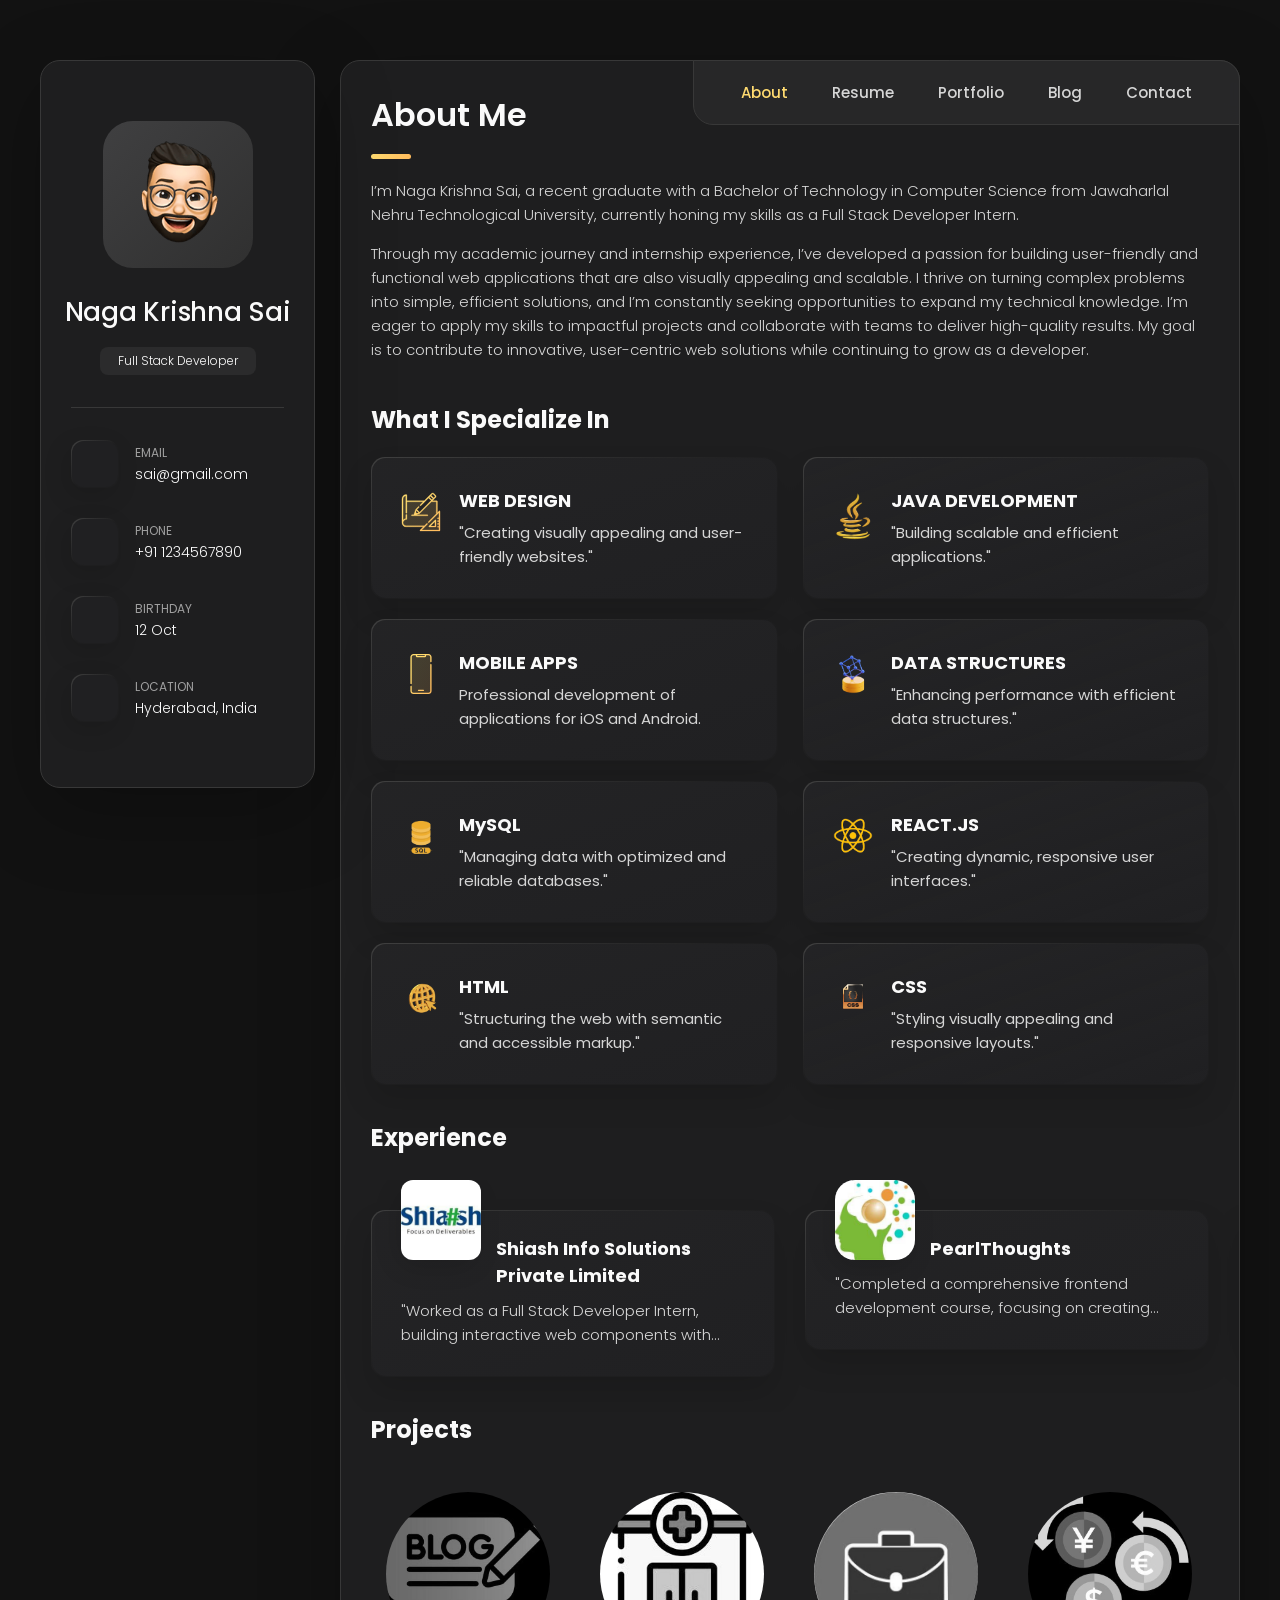
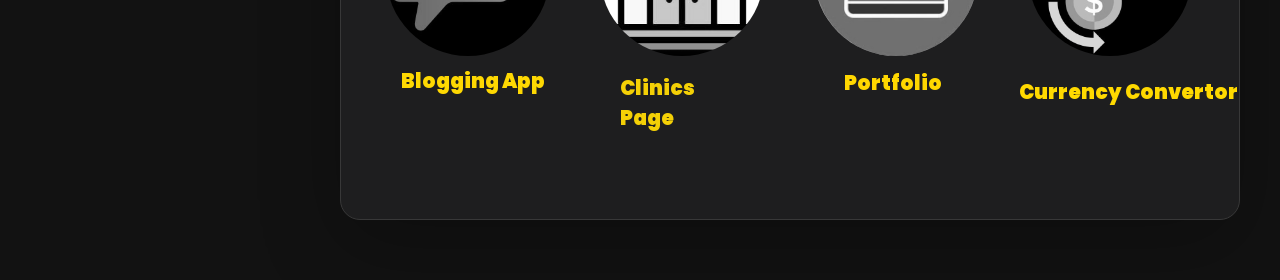
==== commit f2b8b8a7: "i am changing the some errors" ====
--- a/index.html
+++ b/index.html
@@ -209,7 +209,7 @@
 
         <section class="about-text">
           <p>
-            I’m Naga Krishna Sai, a recent graduate with a Bachelor of Technology in Computer Science from Jawaharlal Nehru Technological University, currently honing my skills as a Full Stack Developer Intern. Based in Hyderabad, India, I specialize in web development, with hands-on experience in both frontend and backend technologies such as Java,Html,Css,Javascript,React.js,MySQL,Bootstrap,Node.js,Git,Github and AWS.
+            I’m Naga Krishna Sai, a recent graduate with a Bachelor of Technology in Computer Science from Jawaharlal Nehru Technological University, currently honing my skills as a Full Stack Developer Intern.
           </p>
 
           <p>
@@ -537,14 +537,14 @@
             <li class="clients-item">
               <a href="#">
                 <img src="./images/currency.jpg" style="border-radius: 150px;" alt="client logo">
-                <a href="" style="color:rgb(255, 217, 0); font-size: 20px; font-weight:900; margin: 16px -51px 12px -20px;">Currency Convertor</a>
+                <a href="" style="color:rgb(255, 217, 0); font-size: 20px; font-weight:900; margin: 21px -55px 16px -9px;">Currency Convertor</a>
               </a>
             </li>
 
             <li class="clients-item">
               <a href="#">
                 <img src="./images/weather.jpg" style="border-radius: 150px;" alt="client logo">
-                <a href="" style="color:gold; font-size: 20px; font-weight:900;margin: 19px -52px 4px -1px;">Weather Application</a>
+                <a href="" style="color:gold; font-size: 20px; font-weight:900;margin: 19px -52px 4px -1px;">Weather App</a>
               </a>
             </li>
 
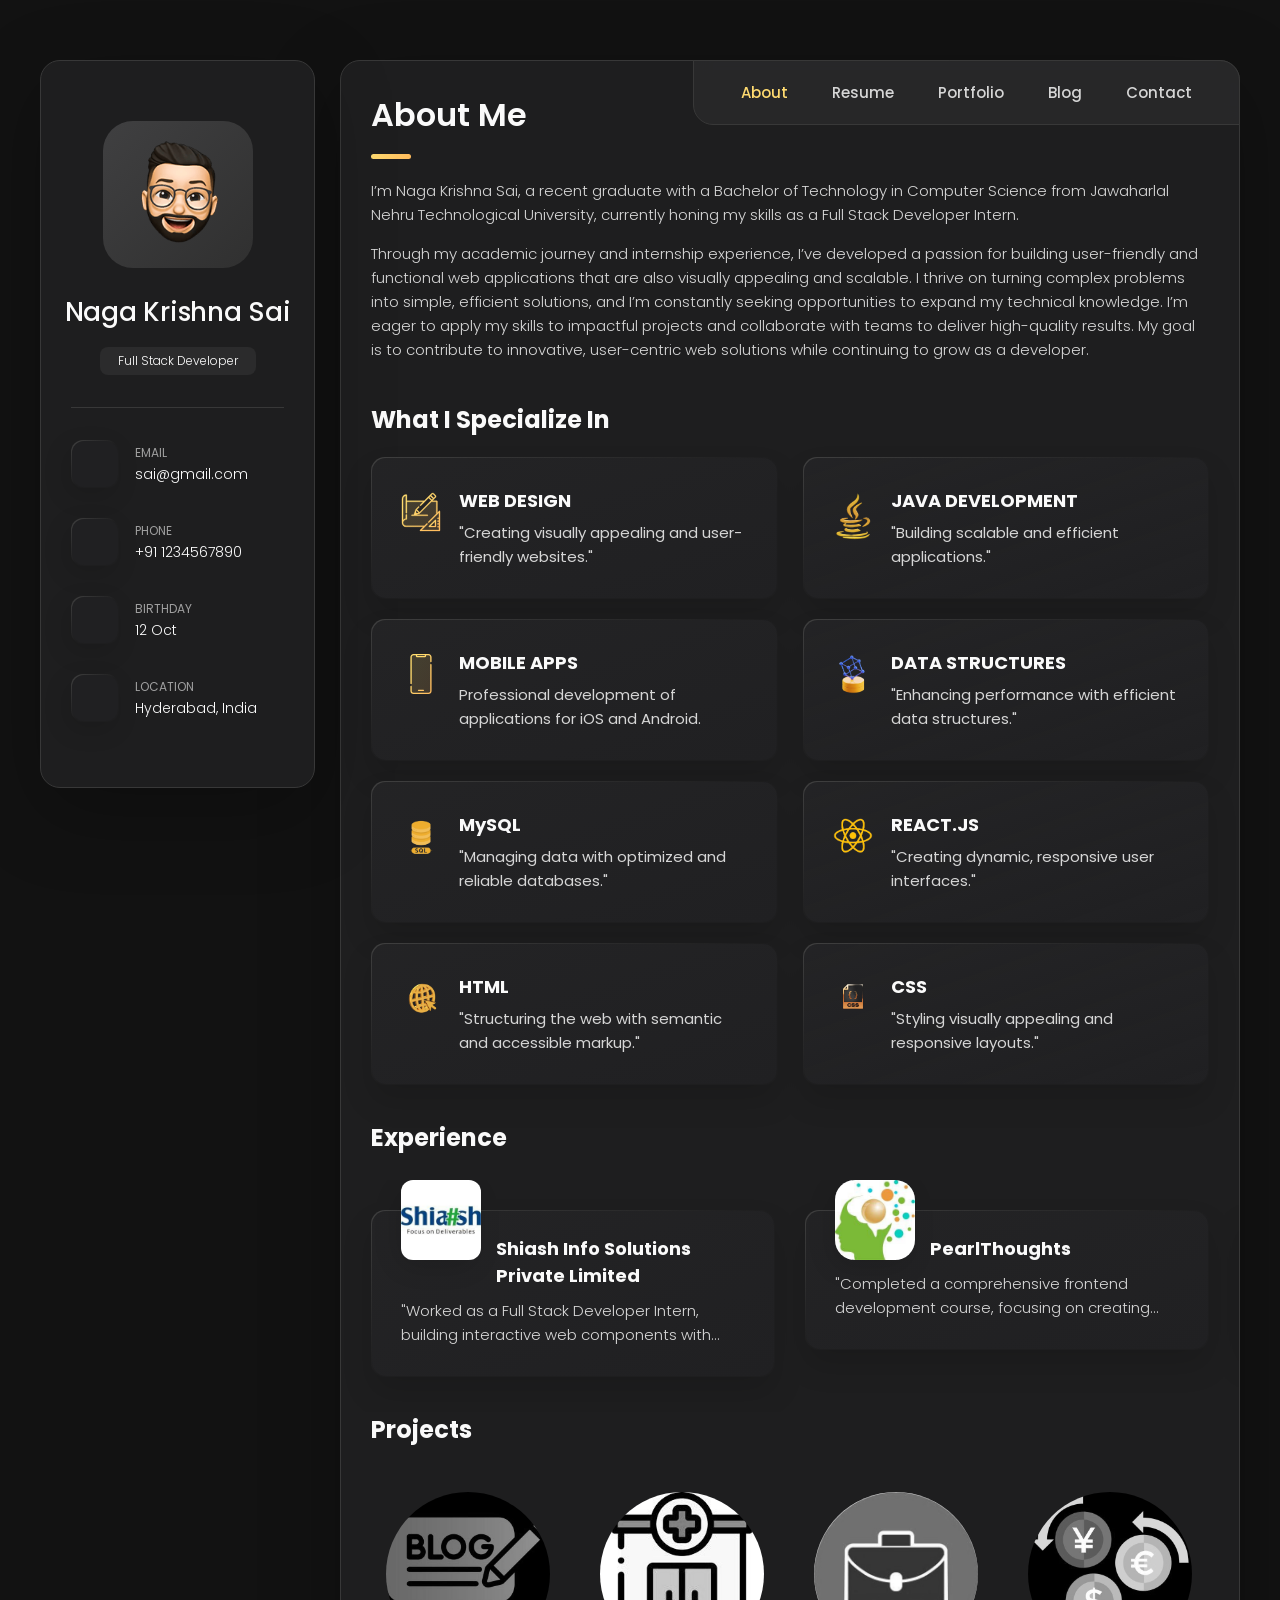
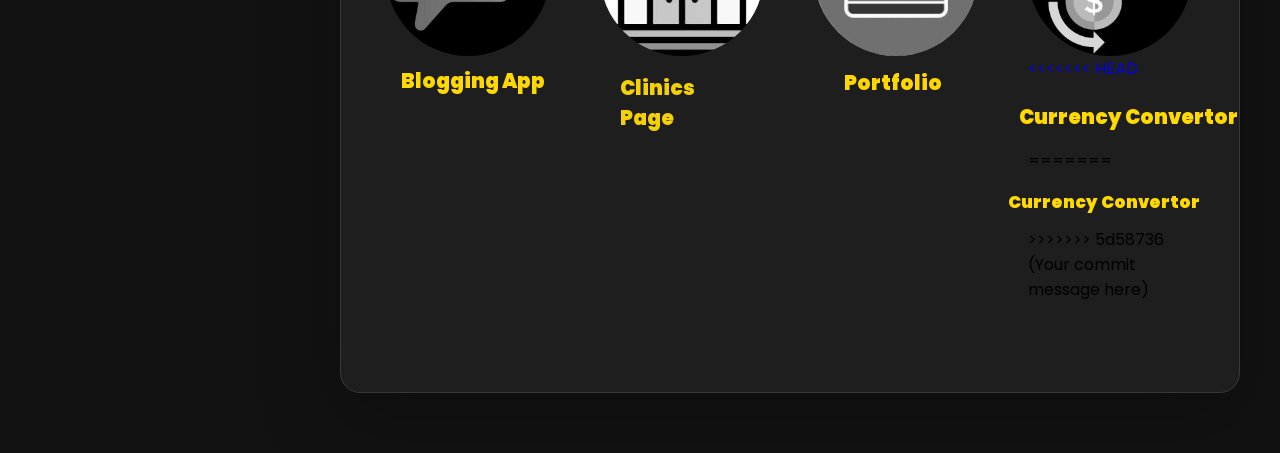
==== commit d4ca1842: "Your commit message here" ====
--- a/index.html
+++ b/index.html
@@ -537,7 +537,11 @@
             <li class="clients-item">
               <a href="#">
                 <img src="./images/currency.jpg" style="border-radius: 150px;" alt="client logo">
+<<<<<<< HEAD
                 <a href="" style="color:rgb(255, 217, 0); font-size: 20px; font-weight:900; margin: 21px -55px 16px -9px;">Currency Convertor</a>
+=======
+                <a href="" style="color:rgb(255, 217, 0); font-size: 17px; font-weight:900; margin: 16px -51px 12px -20px;">Currency Convertor</a>
+>>>>>>> 5d58736 (Your commit message here)
               </a>
             </li>
 
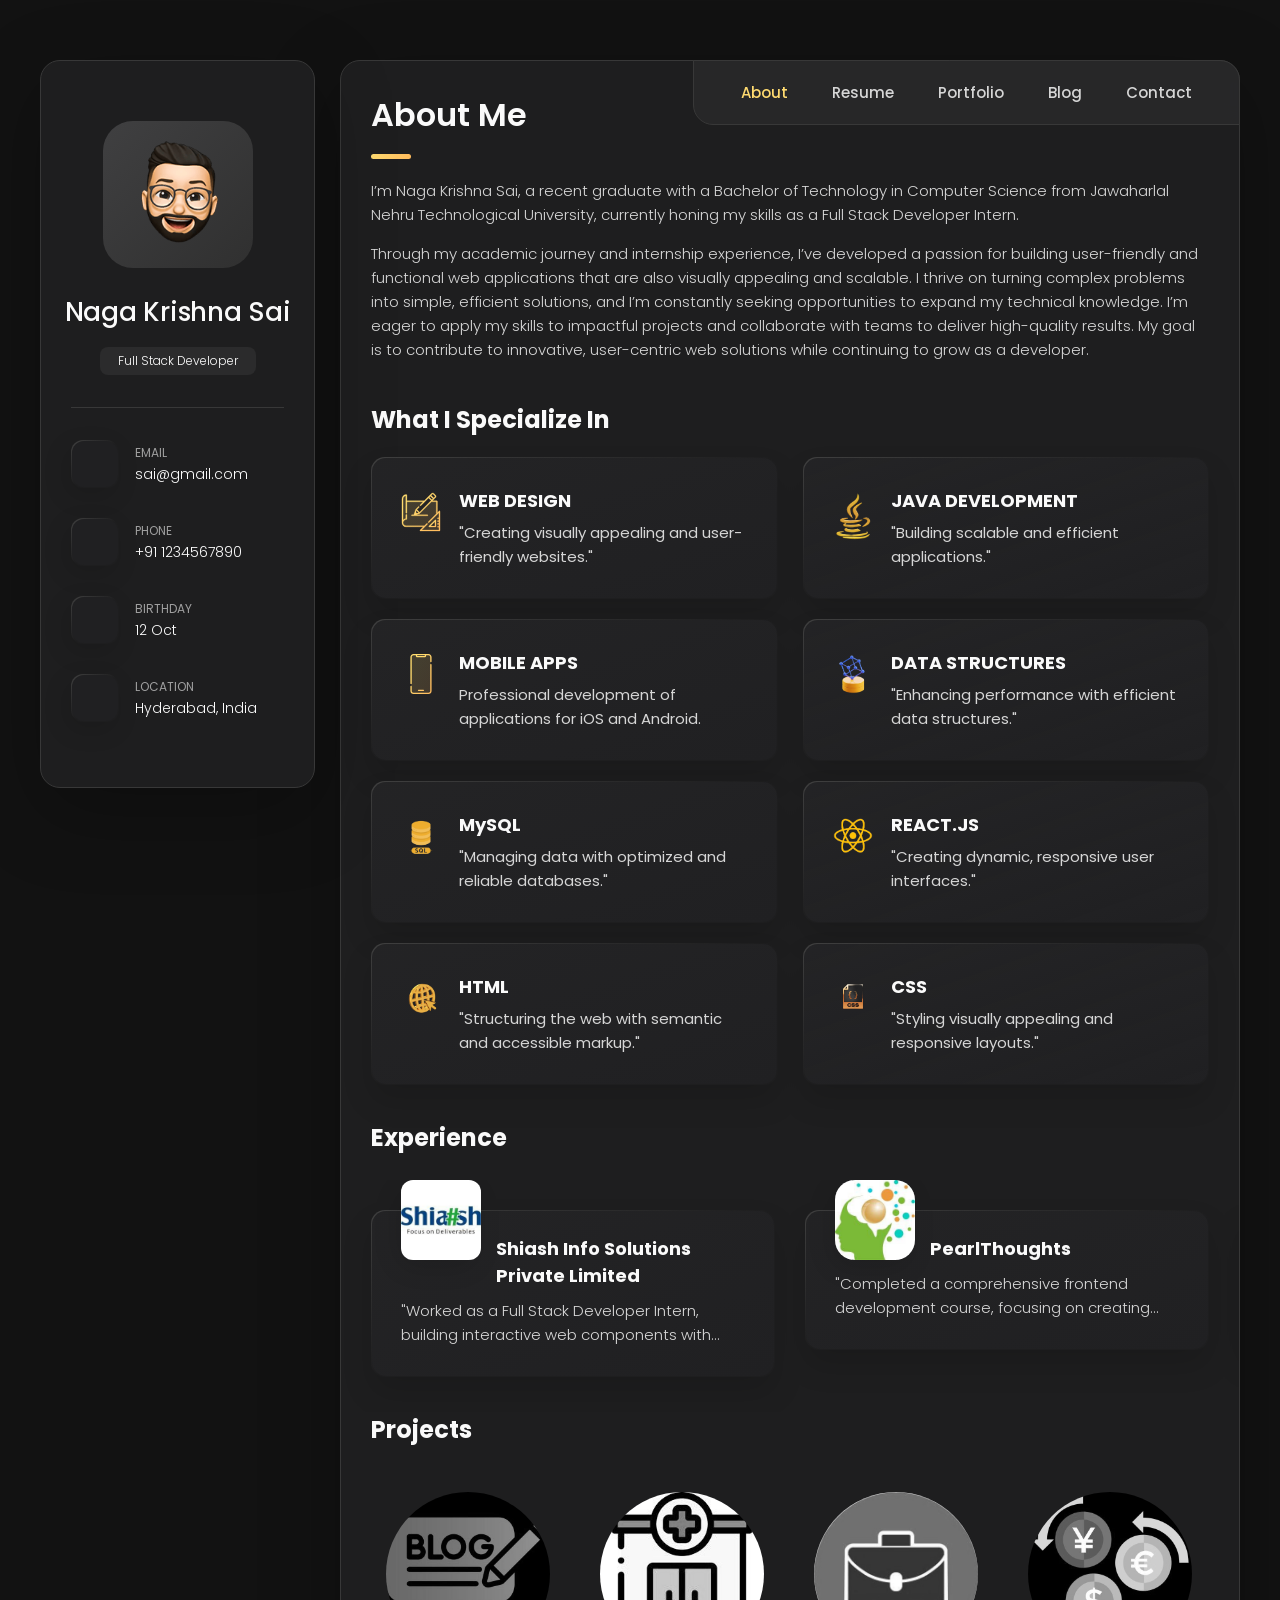
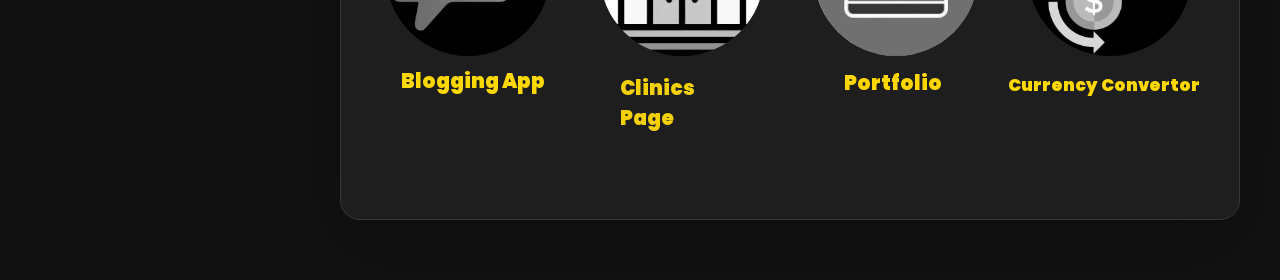
==== commit 1fde756e: "changed" ====
--- a/index.html
+++ b/index.html
@@ -537,11 +537,9 @@
             <li class="clients-item">
               <a href="#">
                 <img src="./images/currency.jpg" style="border-radius: 150px;" alt="client logo">
-<<<<<<< HEAD
-                <a href="" style="color:rgb(255, 217, 0); font-size: 20px; font-weight:900; margin: 21px -55px 16px -9px;">Currency Convertor</a>
-=======
+
                 <a href="" style="color:rgb(255, 217, 0); font-size: 17px; font-weight:900; margin: 16px -51px 12px -20px;">Currency Convertor</a>
->>>>>>> 5d58736 (Your commit message here)
+
               </a>
             </li>
 
